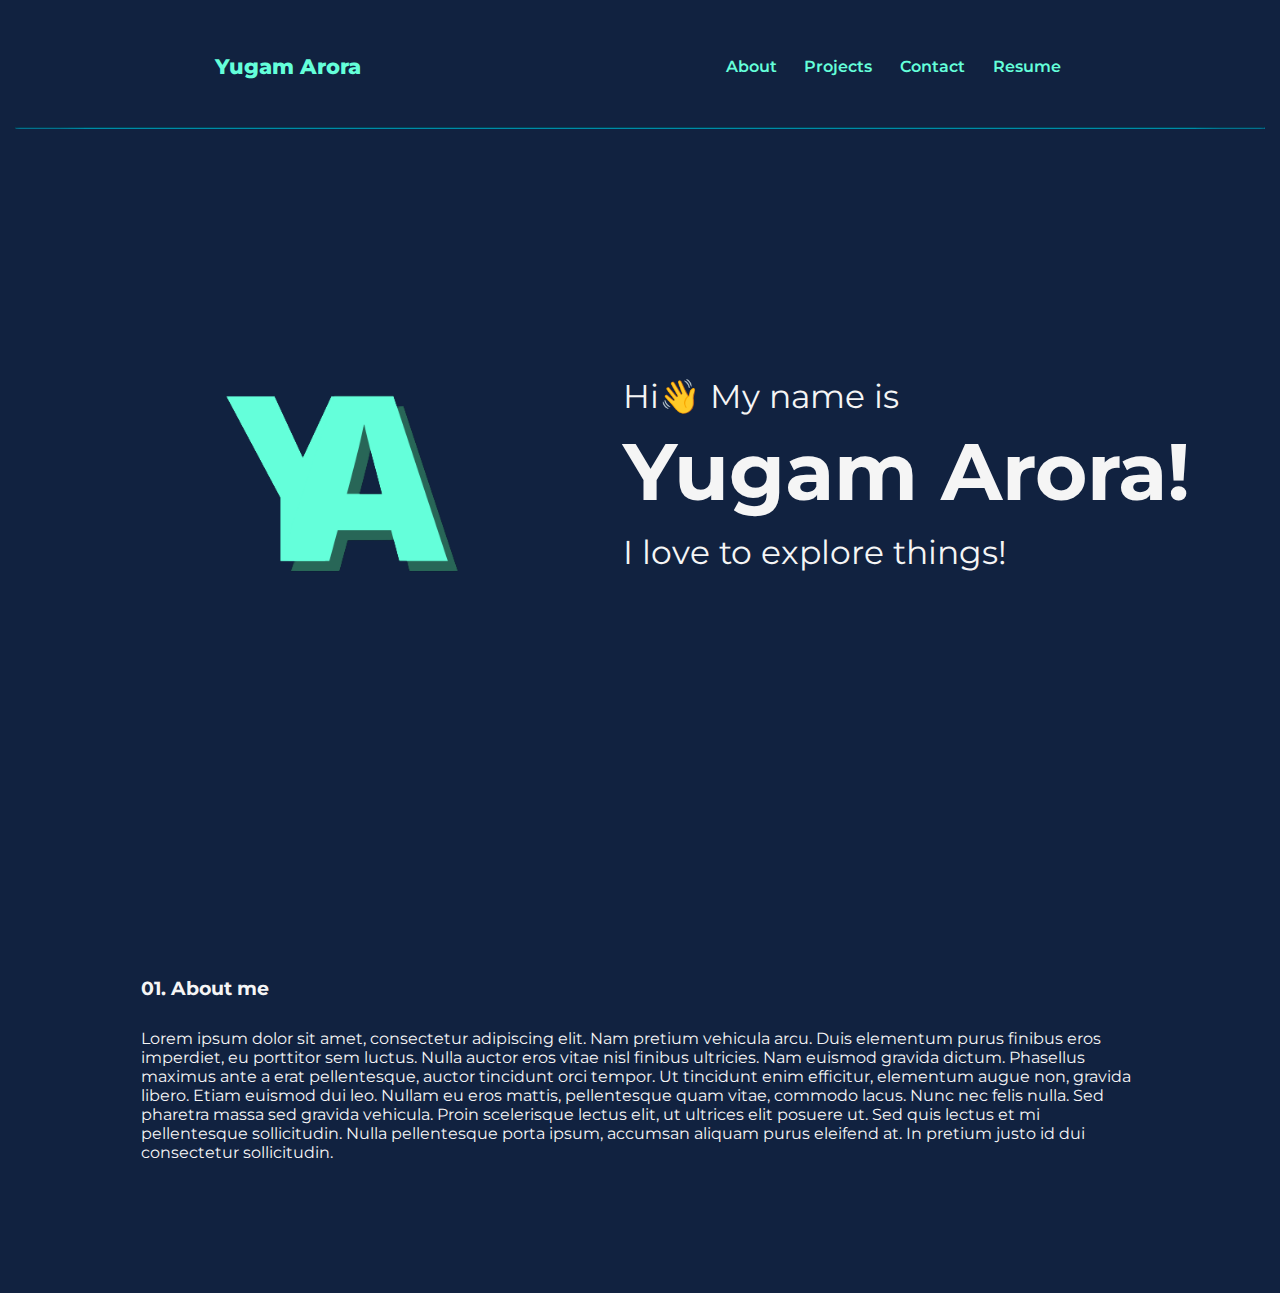
==== index.html @ 86a8e33d "Testing full-width navbar for mobile devices" ====
<!DOCTYPE html>
<html lang="en">

<head>
    <meta charset="UTF-8">
    <meta http-equiv="X-UA-Compatible" content="IE=edge">
    <meta name="viewport" content="width=device-width, initial-scale=1.0">
    <link rel="icon" type="image/png" href="favicon1.png">
    <link rel="stylesheet" href="index.css">
    <title>Yugam Arora - Web Developer</title>
</head>

<body>

    <nav class="navigation">
        <div class="logo">
            <h4><a href="#">Yugam Arora</a></h4>
        </div>

        <ul class="navlinks">
            <li><a href="#about">
                    About
                </a></li>
            <li><a href="#about">
                    Projects
                </a></li>
            <li id="hidecontact"><a href="#about">
                    Contact
                </a></li>
            <li id="resume"><a href="#about">
                    Resume
                </a></li>
        </ul>
        <div class="burger">
            <div class="line1"></div>
            <div class="line2"></div>
            <div class="line3"></div>
        </div>
    </nav>

    <hr id="hr">

    <section class="about">
        <div id="profilepic">
            <img id="pfp" src="favicon1.png">
        </div>
        <div id="aboutname">
            <small>Hi👋 My name is</small>
            <h1>Yugam Arora!</h1>
            <small>I love to explore things!</small>
        </div>
    </section>
    <br>
    <br>
    <section>
        <h3> 01. About me</h3>
        <br>
        <p>Lorem ipsum dolor sit amet, consectetur adipiscing elit. Nam pretium vehicula arcu. Duis elementum purus finibus eros imperdiet, eu porttitor sem luctus. Nulla auctor eros vitae nisl finibus ultricies. Nam euismod gravida dictum. Phasellus maximus ante a erat pellentesque, auctor tincidunt orci tempor. Ut tincidunt enim efficitur, elementum augue non, gravida libero. Etiam euismod dui leo. Nullam eu eros mattis, pellentesque quam vitae, commodo lacus. Nunc nec felis nulla. Sed pharetra massa sed gravida vehicula. Proin scelerisque lectus elit, ut ultrices elit posuere ut. Sed quis lectus et mi pellentesque sollicitudin. Nulla pellentesque porta ipsum, accumsan aliquam purus eleifend at. In pretium justo id dui consectetur sollicitudin. </p>
    </section>

    <footer>

    </footer>

    <script src="script.js"></script>

</body>



</html>
---- index.css ----
@import url('https://fonts.googleapis.com/css2?family=Montserrat:wght@500&display=swap');

* {
    background-color: #112240;
    box-sizing: border-box;
    padding: 0px;
    margin: 5px;
    font-family: "Montserrat", sans-serif;
    color: whitesmoke;
}

body {
    overflow-x: hidden;
}


 /*  Navigation Bar Styling Starts from here*/ 

.navigation {
    display: flex;
    justify-content: space-around;
    align-items:center;
    min-height: 8vh;
    margin: 2%;
    transition: ease-in-out 0.5s;
}

.navlinks {
    display: flex;
    color: rgb(100, 255, 218);
    justify-content: space-around;
    width: 30%;
}

.navlinks a {
    color: rgb(100, 255, 218);
    text-decoration: none;
    font-weight: 600;
}

.navlinks li {
     list-style: none;
}

.burger {
    display:none;
    cursor: pointer;
}

.burger div {
    width: 25px;
    height: 4px;
    background-color: rgb(100, 255, 218);
    margin: 4px;
    border-radius: 9px;
    transition: all 0.3s ease-in;
}



.navlinks a:hover {
    color: #008aa9;
    transition: ease-in-out 0.4s;

}




.logo a {
    font-size: 1.3em;
    font-weight: 800;
    text-decoration: none;
    transition: ease 0.3s;
    color: rgb(100, 255, 218);
}


.logo a:hover {
    color:#008aa9;
}

#hr {
    border-radius: 20%;
    border-color: #008aa9;
}



/*  Section 1 - About Styling Starts from here*/ 


section {
    margin: 10%;
}

.about {
    display: flex;
    flex-direction: row;
    justify-content: space-around;
    align-items:center;
    margin-left: 5%;
    margin-right: 5%;
}

#aboutname {
    color: whitesmoke;
    font-size: 40px;
    animation: fadeIn 3s;
}



#profilepic {
    align-items: center;
    text-align: center;
    justify-content: space-around;
    animation: fadeIn 3s;
}

#pfp {
    width: 80%;
}


@media screen and (max-width: 1024px) {

  .navlinks {
      width: 60%;
  }

}




@media screen and (max-width: 768px) {
    
    /* Nav Section */

    body {
        overflow-x: hidden;
    }

    .navlinks {
        position: fixed;
        right: 0px;
        height: 80vh;
        top: 10vh;
        background-color: #112240;
        display: flex;
        flex-direction: column;
        align-items: center;
        border-radius: 10px;
        width: 100%;
        transform: translateX(100%);
        -webkit-transform: translateX(100%);
        -moz-transform: translateX(100%);
        transition: transform 0.4s ease-in;
        -webkit-transition:  transform 0.4s ease-in;
        -moz-transition: transform 0.4s ease-in;
    }

   

    .nav-active {
        transform: translateX(0%);
        -webkit-transform: translateX(0%);
        -moz-transform: translateX(0%);
    }
  
   .burger{
       display: block;
   }

   .toggle .line1 {
        transform: rotate(-45deg) translate(-5px,6px);
   }

   
   .toggle .line2 {
    opacity: 0;
}

   .toggle .line3 {
    transform: rotate(45deg) translate(-5px,-6px);
   }


    
   /* About Section */


    .about {
        display: flex;
        flex-direction: column-reverse;
        justify-content: space-around;
        align-items:center;
    }

    #aboutname {
        font-size: 25px;
        text-align: center;
        align-items: center;
        margin-top: 20%;
      }



}


/* Animations */

@keyframes fadeIn {
    0% {opacity:0;}
    100% {opacity:1;}
  }
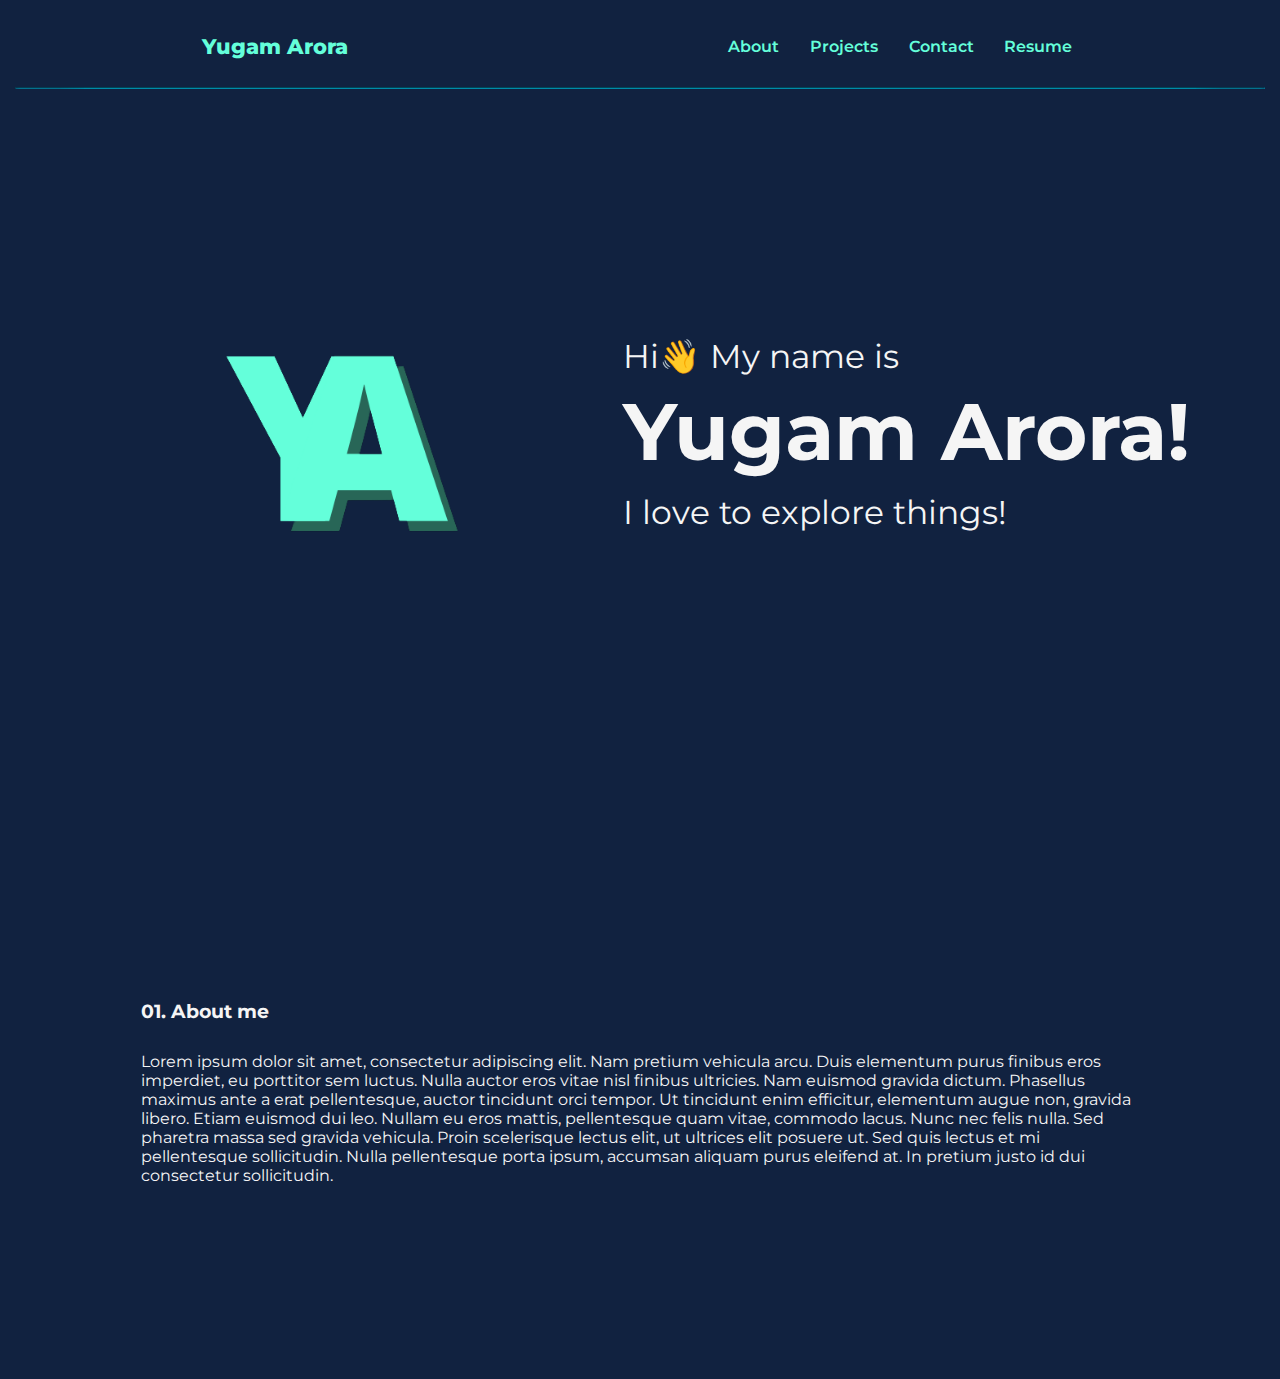
==== commit f7b453e0: "changed container height of heading section in mobile devices" ====
--- a/index.html
+++ b/index.html
@@ -40,7 +40,7 @@
 
     <hr id="hr">
 
-    <section class="about">
+    <section class="heading">
         <div id="profilepic">
             <img id="pfp" src="favicon1.png">
         </div>
--- a/index.css
+++ b/index.css
@@ -21,7 +21,6 @@
     justify-content: space-around;
     align-items:center;
     min-height: 8vh;
-    margin: 2%;
     transition: ease-in-out 0.5s;
 }
 
@@ -92,9 +91,10 @@
 
 section {
     margin: 10%;
-}
-
-.about {
+    margin-bottom: 15%;
+}
+
+.heading {
     display: flex;
     flex-direction: row;
     justify-content: space-around;
@@ -191,19 +191,23 @@
    /* About Section */
 
 
-    .about {
+    .heading {
         display: flex;
-        flex-direction: column-reverse;
         justify-content: space-around;
         align-items:center;
+        height: 70vh;
     }
 
     #aboutname {
-        font-size: 25px;
-        text-align: center;
+        font-size: 30px;
+        text-align: left;
         align-items: center;
         margin-top: 20%;
       }
+
+    #profilepic {
+        display:none;
+    }
 
 
 
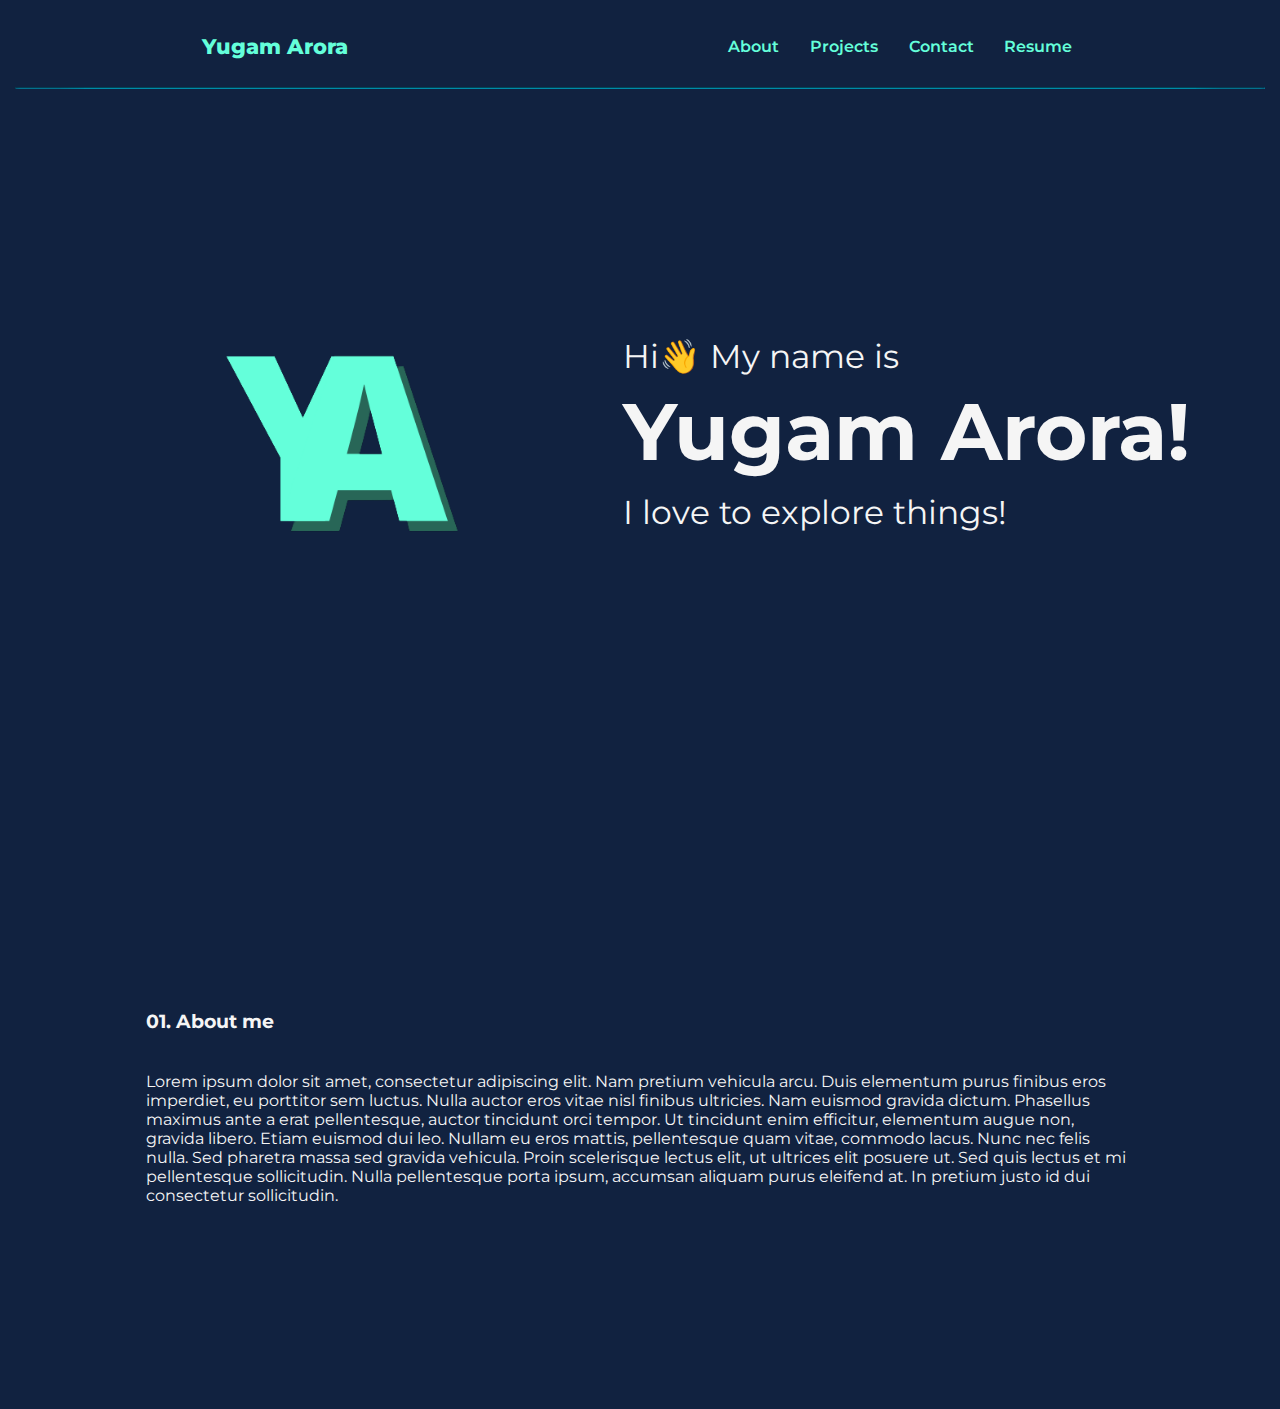
==== commit 5cb3bffd: "Added id and classes of the about section and added flex CSS" ====
--- a/index.html
+++ b/index.html
@@ -52,10 +52,21 @@
     </section>
     <br>
     <br>
-    <section>
-        <h3> 01. About me</h3>
+    <section class="about">
+        <div>
+            <h3 id="aboutheading"> 01. About me</h3>
+        </div>
         <br>
-        <p>Lorem ipsum dolor sit amet, consectetur adipiscing elit. Nam pretium vehicula arcu. Duis elementum purus finibus eros imperdiet, eu porttitor sem luctus. Nulla auctor eros vitae nisl finibus ultricies. Nam euismod gravida dictum. Phasellus maximus ante a erat pellentesque, auctor tincidunt orci tempor. Ut tincidunt enim efficitur, elementum augue non, gravida libero. Etiam euismod dui leo. Nullam eu eros mattis, pellentesque quam vitae, commodo lacus. Nunc nec felis nulla. Sed pharetra massa sed gravida vehicula. Proin scelerisque lectus elit, ut ultrices elit posuere ut. Sed quis lectus et mi pellentesque sollicitudin. Nulla pellentesque porta ipsum, accumsan aliquam purus eleifend at. In pretium justo id dui consectetur sollicitudin. </p>
+        <div>
+            <p id="aboutpara">Lorem ipsum dolor sit amet, consectetur adipiscing elit. Nam pretium vehicula arcu. Duis
+                elementum purus finibus eros imperdiet, eu porttitor sem luctus. Nulla auctor eros vitae nisl finibus ultricies. Nam
+                euismod gravida dictum. Phasellus maximus ante a erat pellentesque, auctor tincidunt orci tempor. Ut tincidunt
+                enim efficitur, elementum augue non, gravida libero. Etiam euismod dui leo. Nullam eu eros mattis,
+                pellentesque quam vitae, commodo lacus. Nunc nec felis nulla. Sed pharetra massa sed gravida vehicula. Proin
+                scelerisque lectus elit, ut ultrices elit posuere ut. Sed quis lectus et mi pellentesque sollicitudin. Nulla
+                pellentesque porta ipsum, accumsan aliquam purus eleifend at. In pretium justo id dui consectetur
+                sollicitudin. </p>
+        </div>
     </section>
 
     <footer>
--- a/index.css
+++ b/index.css
@@ -86,7 +86,7 @@
 
 
 
-/*  Section 1 - About Styling Starts from here*/ 
+/*  Section 1 - Heading Styling Starts from here*/ 
 
 
 section {
@@ -106,7 +106,7 @@
 #aboutname {
     color: whitesmoke;
     font-size: 40px;
-    animation: fadeIn 3s;
+    animation: fadeIn 2s;
 }
 
 
@@ -123,6 +123,21 @@
 }
 
 
+
+/* About Styling Starts here */
+
+
+.about {
+    display: flex;
+    flex-direction: row;
+    justify-content: space-between;
+    align-items:baseline;
+}
+
+
+
+
+
 @media screen and (max-width: 1024px) {
 
   .navlinks {
@@ -133,6 +148,19 @@
 
 
 
+/* About Styling Starts here */
+
+.about {
+    display: flex;
+    flex-direction: column;
+    justify-content: space-between;
+    align-items:baseline;
+}
+
+
+
+
+
 
 @media screen and (max-width: 768px) {
     
@@ -141,6 +169,14 @@
     body {
         overflow-x: hidden;
     }
+
+    .navigation.fixed {
+        position: fixed;
+        top: 0;
+        width: 100%;
+        margin: 0 0 0 0px;
+        box-shadow: 5px 5px 19px 0px rgba(0, 0, 0, 0.5);
+      }
 
     .navlinks {
         position: fixed;
@@ -209,6 +245,18 @@
         display:none;
     }
 
+    /* About Section starts here */
+
+    .about {
+        display: flex;
+        flex-direction: column;
+        justify-content: space-between;
+        align-items:baseline;
+    }
+    
+
+
+
 
 
 }
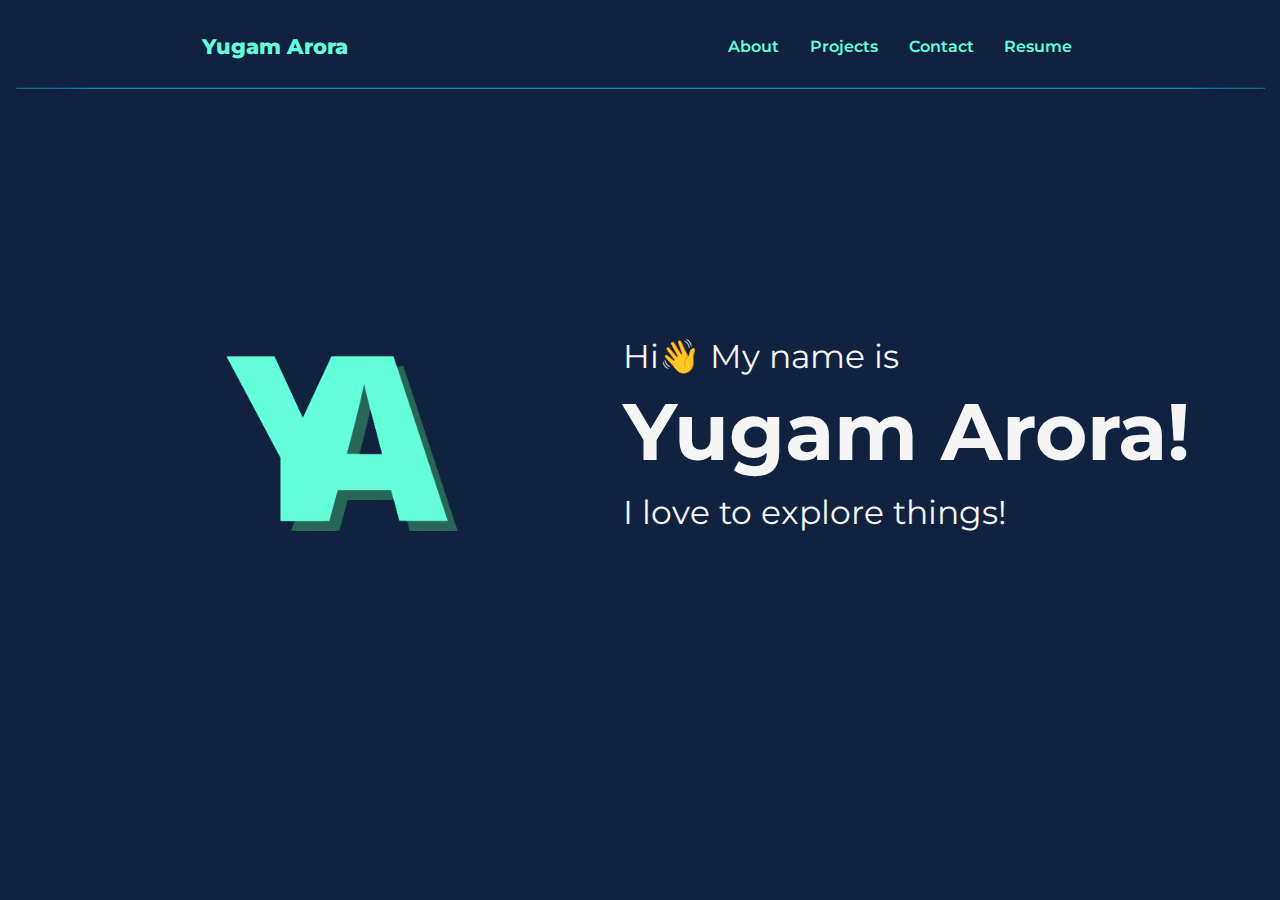
==== commit 9585a886: "removed about section, making a different page" ====
--- a/index.html
+++ b/index.html
@@ -50,28 +50,7 @@
             <small>I love to explore things!</small>
         </div>
     </section>
-    <br>
-    <br>
-    <section class="about">
-        <div>
-            <h3 id="aboutheading"> 01. About me</h3>
-        </div>
-        <br>
-        <div>
-            <p id="aboutpara">Lorem ipsum dolor sit amet, consectetur adipiscing elit. Nam pretium vehicula arcu. Duis
-                elementum purus finibus eros imperdiet, eu porttitor sem luctus. Nulla auctor eros vitae nisl finibus ultricies. Nam
-                euismod gravida dictum. Phasellus maximus ante a erat pellentesque, auctor tincidunt orci tempor. Ut tincidunt
-                enim efficitur, elementum augue non, gravida libero. Etiam euismod dui leo. Nullam eu eros mattis,
-                pellentesque quam vitae, commodo lacus. Nunc nec felis nulla. Sed pharetra massa sed gravida vehicula. Proin
-                scelerisque lectus elit, ut ultrices elit posuere ut. Sed quis lectus et mi pellentesque sollicitudin. Nulla
-                pellentesque porta ipsum, accumsan aliquam purus eleifend at. In pretium justo id dui consectetur
-                sollicitudin. </p>
-        </div>
-    </section>
-
-    <footer>
-
-    </footer>
+    
 
     <script src="script.js"></script>
 
--- a/index.css
+++ b/index.css
@@ -21,7 +21,7 @@
     justify-content: space-around;
     align-items:center;
     min-height: 8vh;
-    transition: ease-in-out 0.5s;
+    transition: ease-in-out 0.1s;
 }
 
 .navlinks {
@@ -173,21 +173,22 @@
     .navigation.fixed {
         position: fixed;
         top: 0;
+        left: 0;
         width: 100%;
-        margin: 0 0 0 0px;
+        margin:0px;
         box-shadow: 5px 5px 19px 0px rgba(0, 0, 0, 0.5);
       }
 
     .navlinks {
         position: fixed;
-        right: 0px;
-        height: 80vh;
-        top: 10vh;
+        height: 92vh;
+        margin: 3vh;
+        top: 5vh;
         background-color: #112240;
         display: flex;
         flex-direction: column;
         align-items: center;
-        border-radius: 10px;
+        border-radius:  0 0 10px 10px;
         width: 100%;
         transform: translateX(100%);
         -webkit-transform: translateX(100%);
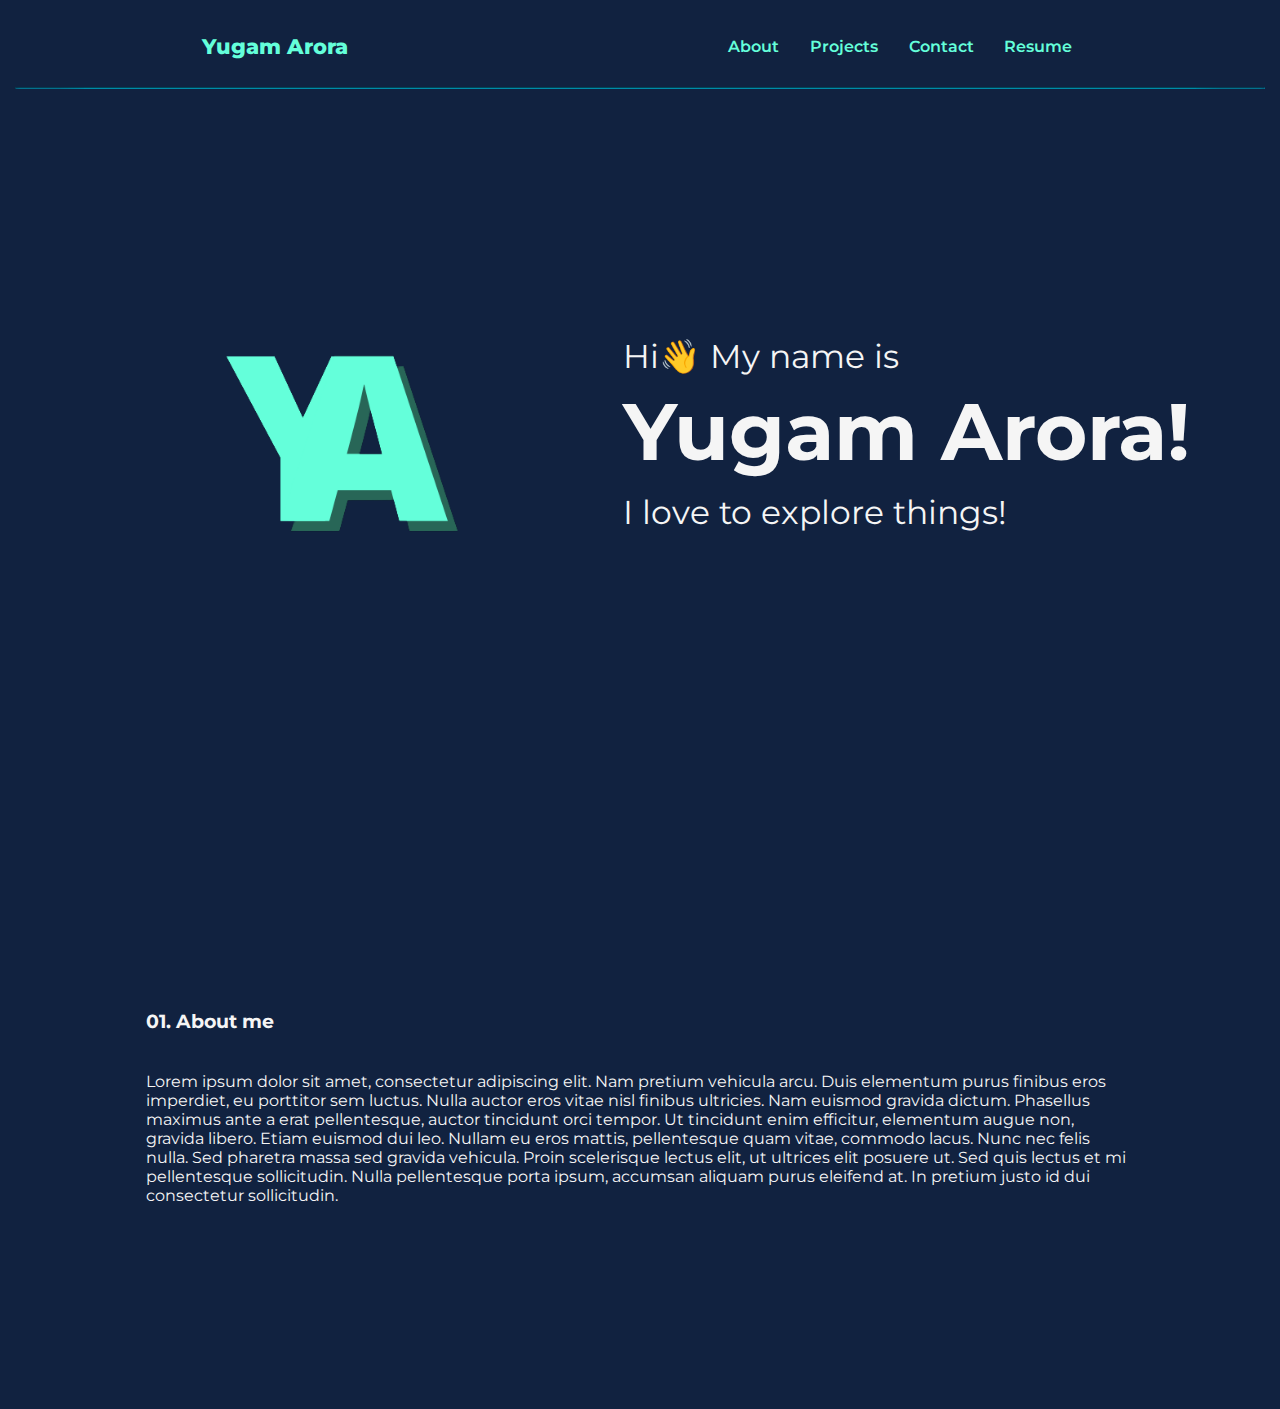
==== commit ae1c8214: "Checking navlinks 1.5" ====
--- a/index.html
+++ b/index.html
@@ -50,7 +50,28 @@
             <small>I love to explore things!</small>
         </div>
     </section>
-    
+    <br>
+    <br>
+    <section class="about">
+        <div>
+            <h3 id="aboutheading"> 01. About me</h3>
+        </div>
+        <br>
+        <div>
+            <p id="aboutpara">Lorem ipsum dolor sit amet, consectetur adipiscing elit. Nam pretium vehicula arcu. Duis
+                elementum purus finibus eros imperdiet, eu porttitor sem luctus. Nulla auctor eros vitae nisl finibus ultricies. Nam
+                euismod gravida dictum. Phasellus maximus ante a erat pellentesque, auctor tincidunt orci tempor. Ut tincidunt
+                enim efficitur, elementum augue non, gravida libero. Etiam euismod dui leo. Nullam eu eros mattis,
+                pellentesque quam vitae, commodo lacus. Nunc nec felis nulla. Sed pharetra massa sed gravida vehicula. Proin
+                scelerisque lectus elit, ut ultrices elit posuere ut. Sed quis lectus et mi pellentesque sollicitudin. Nulla
+                pellentesque porta ipsum, accumsan aliquam purus eleifend at. In pretium justo id dui consectetur
+                sollicitudin. </p>
+        </div>
+    </section>
+
+    <footer>
+
+    </footer>
 
     <script src="script.js"></script>
 
--- a/index.css
+++ b/index.css
@@ -181,8 +181,8 @@
 
     .navlinks {
         position: fixed;
-        height: 92vh;
-        margin: 3vh;
+        height: 93vh;
+        margin: 2vh;
         top: 5vh;
         background-color: #112240;
         display: flex;
@@ -196,6 +196,7 @@
         transition: transform 0.4s ease-in;
         -webkit-transition:  transform 0.4s ease-in;
         -moz-transition: transform 0.4s ease-in;
+        overflow: hidden;
     }
 
    
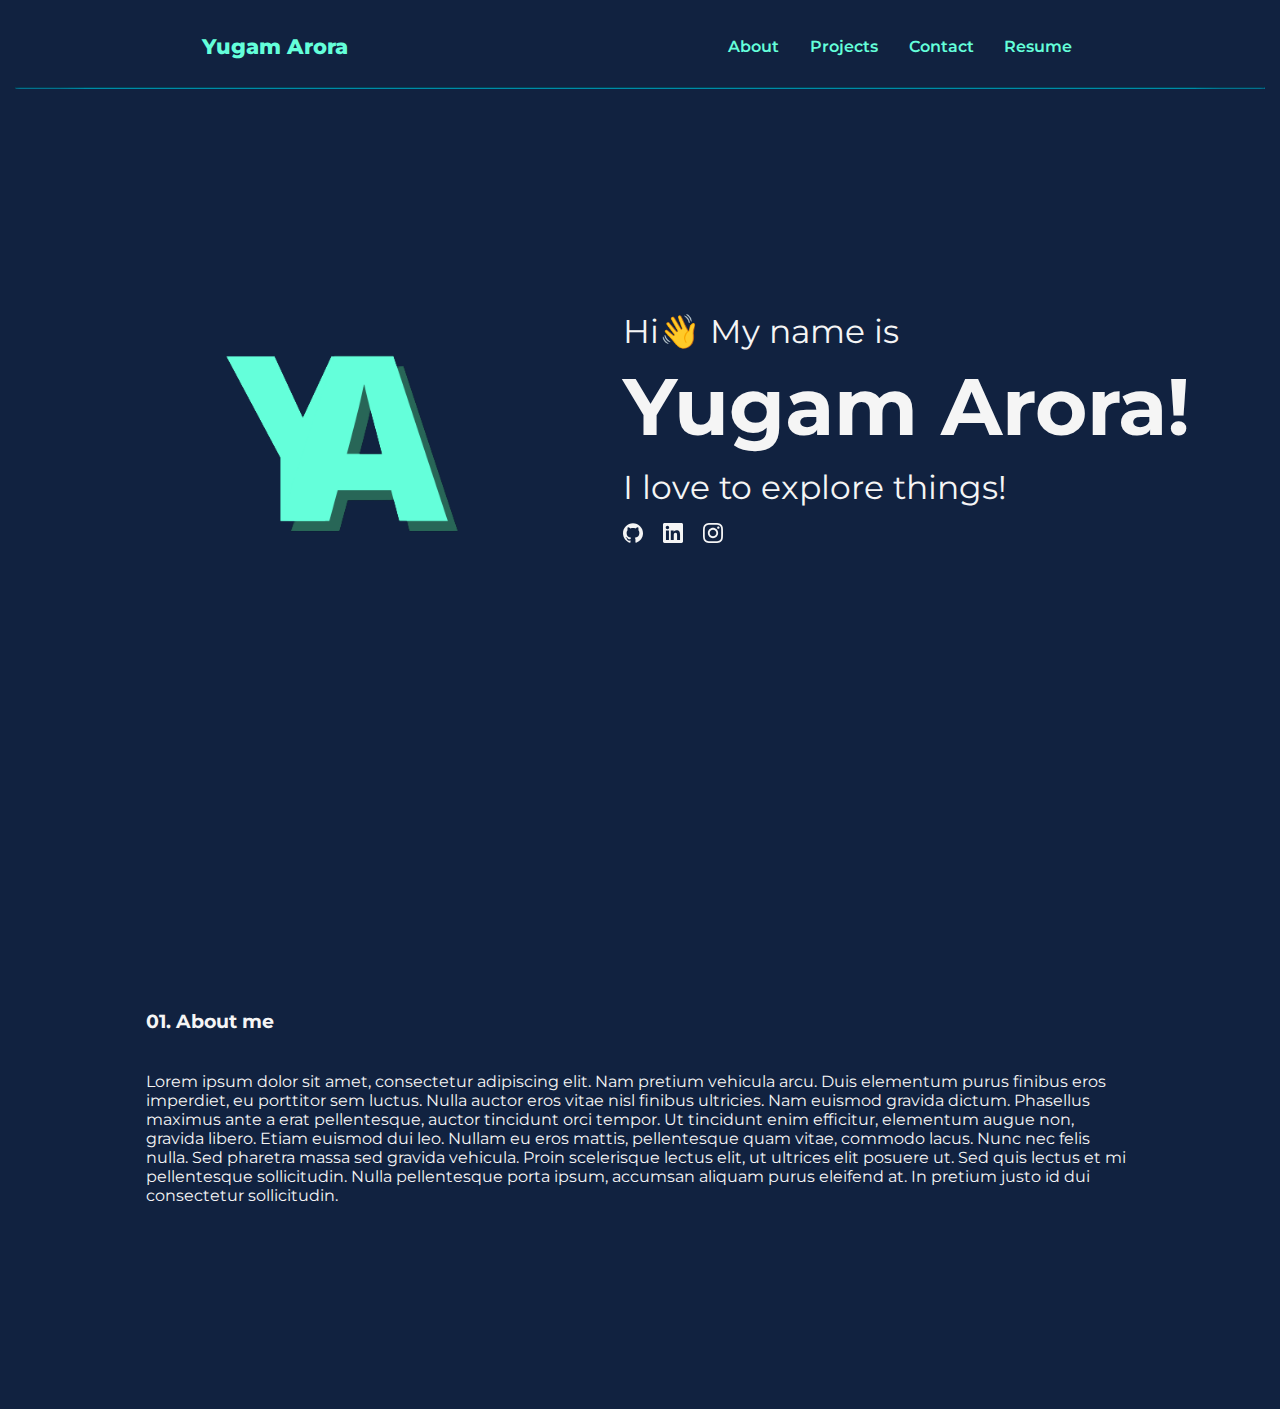
==== commit 3f5df3fa: "Added new svg files and added social icons" ====
--- a/index.html
+++ b/index.html
@@ -18,16 +18,16 @@
         </div>
 
         <ul class="navlinks">
-            <li><a href="#about">
+            <li><a class="dropdown-item" href="#about">
                     About
                 </a></li>
-            <li><a href="#about">
+            <li><a class="dropdown-item" href="#about">
                     Projects
                 </a></li>
-            <li id="hidecontact"><a href="#about">
+            <li class="dropdown-item" id="hidecontact"><a href="#about">
                     Contact
                 </a></li>
-            <li id="resume"><a href="#about">
+            <li class="dropdown-item" id="resume"><a href="#about">
                     Resume
                 </a></li>
         </ul>
@@ -48,11 +48,15 @@
             <small>Hi👋 My name is</small>
             <h1>Yugam Arora!</h1>
             <small>I love to explore things!</small>
+            <br>
+            <object id="socialicons" data="github.svg" width="20px" height="20px"> </object>
+            <object id="socialicons" data="linkedin.svg" width="20px" height="20px"> </object>
+            <object id="socialicons" data="instagram.svg" width="20px" height="20px"> </object>
         </div>
     </section>
     <br>
     <br>
-    <section class="about">
+    <section class="about" id="about">
         <div>
             <h3 id="aboutheading"> 01. About me</h3>
         </div>
--- a/index.css
+++ b/index.css
@@ -7,6 +7,7 @@
     margin: 5px;
     font-family: "Montserrat", sans-serif;
     color: whitesmoke;
+    scroll-behavior: smooth;
 }
 
 body {
@@ -136,6 +137,13 @@
 
 
 
+#socialicons:hover {
+ opacity: 0.5;
+ transition: ease-in-out 0.4s;   
+}
+
+
+
 
 
 @media screen and (max-width: 1024px) {
@@ -177,17 +185,18 @@
         width: 100%;
         margin:0px;
         box-shadow: 5px 5px 19px 0px rgba(0, 0, 0, 0.5);
-      }
+        z-index: 9999;
+    }
 
     .navlinks {
         position: fixed;
-        height: 93vh;
-        margin: 2vh;
+        height: 92vh;
+        margin: 1vh;
         top: 5vh;
         background-color: #112240;
         display: flex;
         flex-direction: column;
-        align-items: center;
+        align-items:center;
         border-radius:  0 0 10px 10px;
         width: 100%;
         transform: translateX(100%);
@@ -196,7 +205,6 @@
         transition: transform 0.4s ease-in;
         -webkit-transition:  transform 0.4s ease-in;
         -moz-transition: transform 0.4s ease-in;
-        overflow: hidden;
     }
 
    
@@ -205,6 +213,10 @@
         transform: translateX(0%);
         -webkit-transform: translateX(0%);
         -moz-transform: translateX(0%);
+    }
+
+    .nav-passive {
+        transform: translateX(-100%);
     }
   
    .burger{
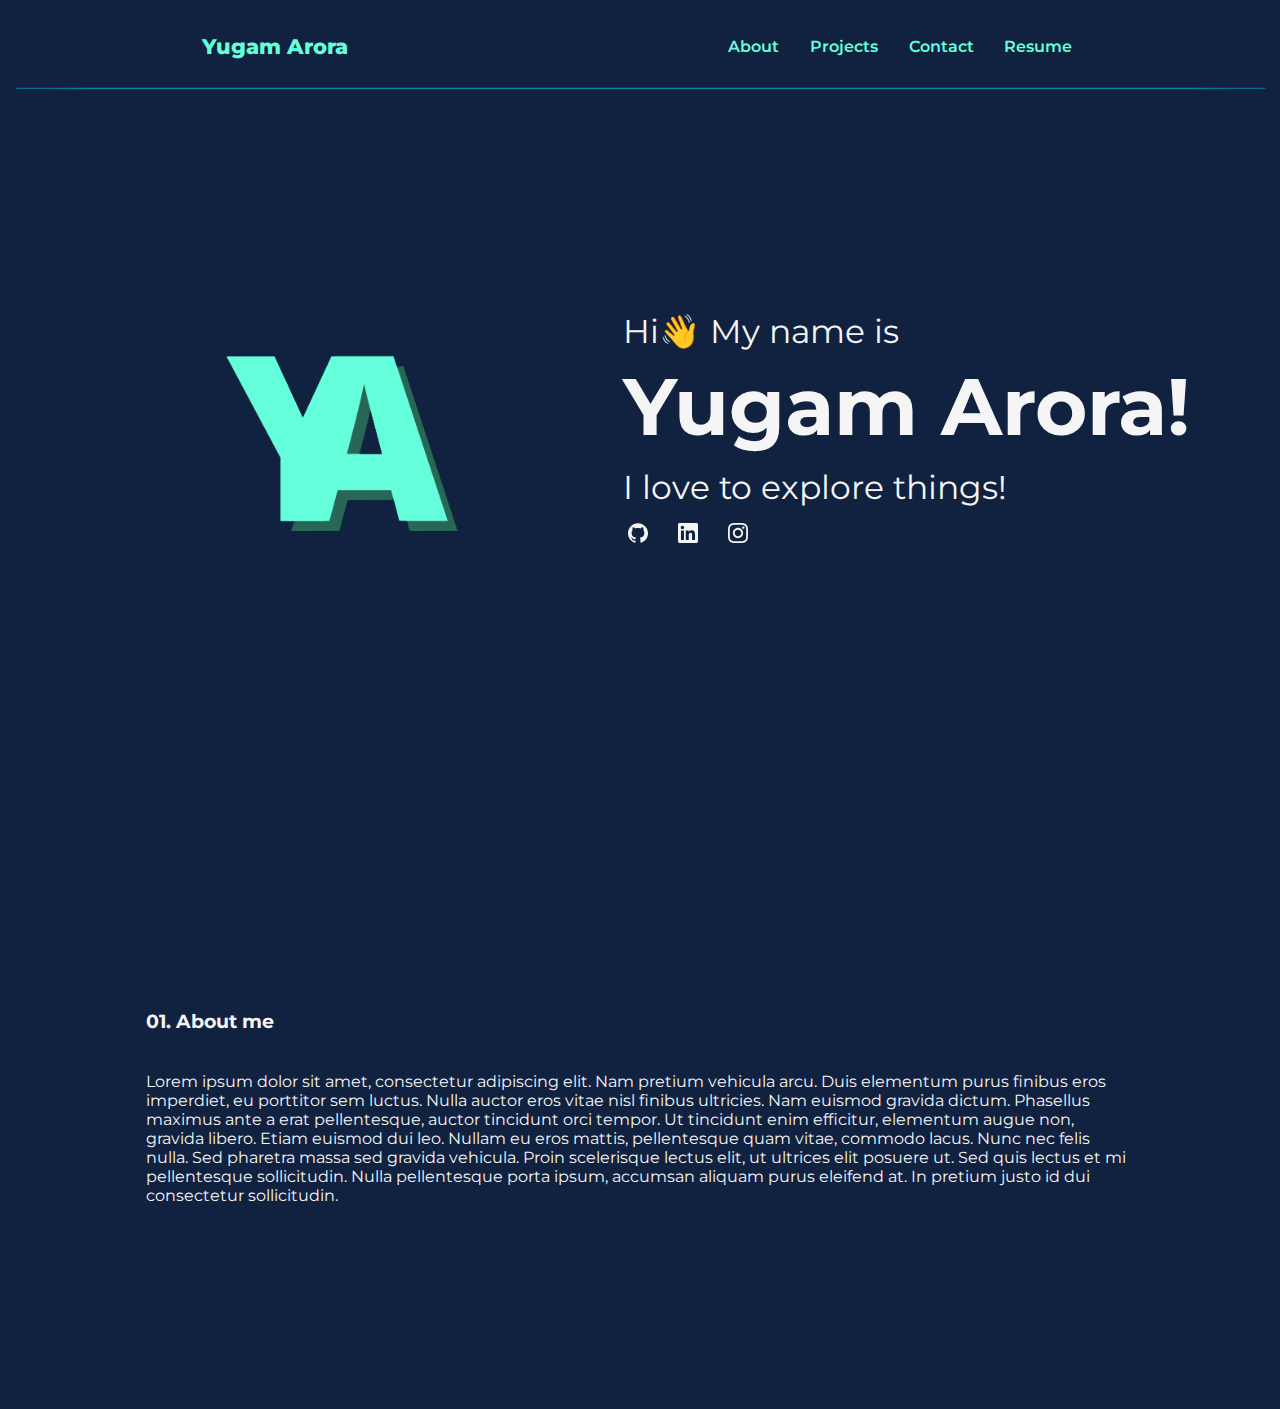
==== commit b8e6e379: "Updated social links" ====
--- a/index.html
+++ b/index.html
@@ -49,9 +49,24 @@
             <h1>Yugam Arora!</h1>
             <small>I love to explore things!</small>
             <br>
-            <object id="socialicons" data="github.svg" width="20px" height="20px"> </object>
-            <object id="socialicons" data="linkedin.svg" width="20px" height="20px"> </object>
-            <object id="socialicons" data="instagram.svg" width="20px" height="20px"> </object>
+            <a href="https://github.com/whoyugamarora" target="_blank"><svg id="socialicons" role="img"
+                    viewBox="0 0 24 24" xmlns="http://www.w3.org/2000/svg">
+                    <title>GitHub</title>
+                    <path fill="#F5F5F5"
+                        d="M12 .297c-6.63 0-12 5.373-12 12 0 5.303 3.438 9.8 8.205 11.385.6.113.82-.258.82-.577 0-.285-.01-1.04-.015-2.04-3.338.724-4.042-1.61-4.042-1.61C4.422 18.07 3.633 17.7 3.633 17.7c-1.087-.744.084-.729.084-.729 1.205.084 1.838 1.236 1.838 1.236 1.07 1.835 2.809 1.305 3.495.998.108-.776.417-1.305.76-1.605-2.665-.3-5.466-1.332-5.466-5.93 0-1.31.465-2.38 1.235-3.22-.135-.303-.54-1.523.105-3.176 0 0 1.005-.322 3.3 1.23.96-.267 1.98-.399 3-.405 1.02.006 2.04.138 3 .405 2.28-1.552 3.285-1.23 3.285-1.23.645 1.653.24 2.873.12 3.176.765.84 1.23 1.91 1.23 3.22 0 4.61-2.805 5.625-5.475 5.92.42.36.81 1.096.81 2.22 0 1.606-.015 2.896-.015 3.286 0 .315.21.69.825.57C20.565 22.092 24 17.592 24 12.297c0-6.627-5.373-12-12-12" />
+                </svg></a>
+            <a href="https://ca.linkedin.com/in/yugam-arora-653a241a7" target="_blank"><svg id="socialicons" role="img"
+                    viewBox="0 0 24 24" xmlns="http://www.w3.org/2000/svg">
+                    <title>LinkedIn</title>
+                    <path fill="#F5F5F5"
+                        d="M20.447 20.452h-3.554v-5.569c0-1.328-.027-3.037-1.852-3.037-1.853 0-2.136 1.445-2.136 2.939v5.667H9.351V9h3.414v1.561h.046c.477-.9 1.637-1.85 3.37-1.85 3.601 0 4.267 2.37 4.267 5.455v6.286zM5.337 7.433c-1.144 0-2.063-.926-2.063-2.065 0-1.138.92-2.063 2.063-2.063 1.14 0 2.064.925 2.064 2.063 0 1.139-.925 2.065-2.064 2.065zm1.782 13.019H3.555V9h3.564v11.452zM22.225 0H1.771C.792 0 0 .774 0 1.729v20.542C0 23.227.792 24 1.771 24h20.451C23.2 24 24 23.227 24 22.271V1.729C24 .774 23.2 0 22.222 0h.003z" />
+                </svg></a>
+            <a href="https://www.instagram.com/whoyugamarora/" target="_blank"><svg id="socialicons" role="img"
+                    viewBox="0 0 24 24" xmlns="http://www.w3.org/2000/svg">
+                    <title>Instagram</title>
+                    <path fill="#F5F5F5"
+                        d="M12 0C8.74 0 8.333.015 7.053.072 5.775.132 4.905.333 4.14.63c-.789.306-1.459.717-2.126 1.384S.935 3.35.63 4.14C.333 4.905.131 5.775.072 7.053.012 8.333 0 8.74 0 12s.015 3.667.072 4.947c.06 1.277.261 2.148.558 2.913.306.788.717 1.459 1.384 2.126.667.666 1.336 1.079 2.126 1.384.766.296 1.636.499 2.913.558C8.333 23.988 8.74 24 12 24s3.667-.015 4.947-.072c1.277-.06 2.148-.262 2.913-.558.788-.306 1.459-.718 2.126-1.384.666-.667 1.079-1.335 1.384-2.126.296-.765.499-1.636.558-2.913.06-1.28.072-1.687.072-4.947s-.015-3.667-.072-4.947c-.06-1.277-.262-2.149-.558-2.913-.306-.789-.718-1.459-1.384-2.126C21.319 1.347 20.651.935 19.86.63c-.765-.297-1.636-.499-2.913-.558C15.667.012 15.26 0 12 0zm0 2.16c3.203 0 3.585.016 4.85.071 1.17.055 1.805.249 2.227.415.562.217.96.477 1.382.896.419.42.679.819.896 1.381.164.422.36 1.057.413 2.227.057 1.266.07 1.646.07 4.85s-.015 3.585-.074 4.85c-.061 1.17-.256 1.805-.421 2.227-.224.562-.479.96-.899 1.382-.419.419-.824.679-1.38.896-.42.164-1.065.36-2.235.413-1.274.057-1.649.07-4.859.07-3.211 0-3.586-.015-4.859-.074-1.171-.061-1.816-.256-2.236-.421-.569-.224-.96-.479-1.379-.899-.421-.419-.69-.824-.9-1.38-.165-.42-.359-1.065-.42-2.235-.045-1.26-.061-1.649-.061-4.844 0-3.196.016-3.586.061-4.861.061-1.17.255-1.814.42-2.234.21-.57.479-.96.9-1.381.419-.419.81-.689 1.379-.898.42-.166 1.051-.361 2.221-.421 1.275-.045 1.65-.06 4.859-.06l.045.03zm0 3.678c-3.405 0-6.162 2.76-6.162 6.162 0 3.405 2.76 6.162 6.162 6.162 3.405 0 6.162-2.76 6.162-6.162 0-3.405-2.76-6.162-6.162-6.162zM12 16c-2.21 0-4-1.79-4-4s1.79-4 4-4 4 1.79 4 4-1.79 4-4 4zm7.846-10.405c0 .795-.646 1.44-1.44 1.44-.795 0-1.44-.646-1.44-1.44 0-.794.646-1.439 1.44-1.439.793-.001 1.44.645 1.44 1.439z" />
+                </svg></a>
         </div>
     </section>
     <br>
@@ -63,11 +78,15 @@
         <br>
         <div>
             <p id="aboutpara">Lorem ipsum dolor sit amet, consectetur adipiscing elit. Nam pretium vehicula arcu. Duis
-                elementum purus finibus eros imperdiet, eu porttitor sem luctus. Nulla auctor eros vitae nisl finibus ultricies. Nam
-                euismod gravida dictum. Phasellus maximus ante a erat pellentesque, auctor tincidunt orci tempor. Ut tincidunt
+                elementum purus finibus eros imperdiet, eu porttitor sem luctus. Nulla auctor eros vitae nisl finibus
+                ultricies. Nam
+                euismod gravida dictum. Phasellus maximus ante a erat pellentesque, auctor tincidunt orci tempor. Ut
+                tincidunt
                 enim efficitur, elementum augue non, gravida libero. Etiam euismod dui leo. Nullam eu eros mattis,
-                pellentesque quam vitae, commodo lacus. Nunc nec felis nulla. Sed pharetra massa sed gravida vehicula. Proin
-                scelerisque lectus elit, ut ultrices elit posuere ut. Sed quis lectus et mi pellentesque sollicitudin. Nulla
+                pellentesque quam vitae, commodo lacus. Nunc nec felis nulla. Sed pharetra massa sed gravida vehicula.
+                Proin
+                scelerisque lectus elit, ut ultrices elit posuere ut. Sed quis lectus et mi pellentesque sollicitudin.
+                Nulla
                 pellentesque porta ipsum, accumsan aliquam purus eleifend at. In pretium justo id dui consectetur
                 sollicitudin. </p>
         </div>
--- a/index.css
+++ b/index.css
@@ -136,10 +136,15 @@
 }
 
 
+#socialicons {
+    height: 20px;
+    width: 20px;
+}
 
 #socialicons:hover {
  opacity: 0.5;
- transition: ease-in-out 0.4s;   
+ transition: ease-in-out 0.4s;
+ 
 }
 
 
